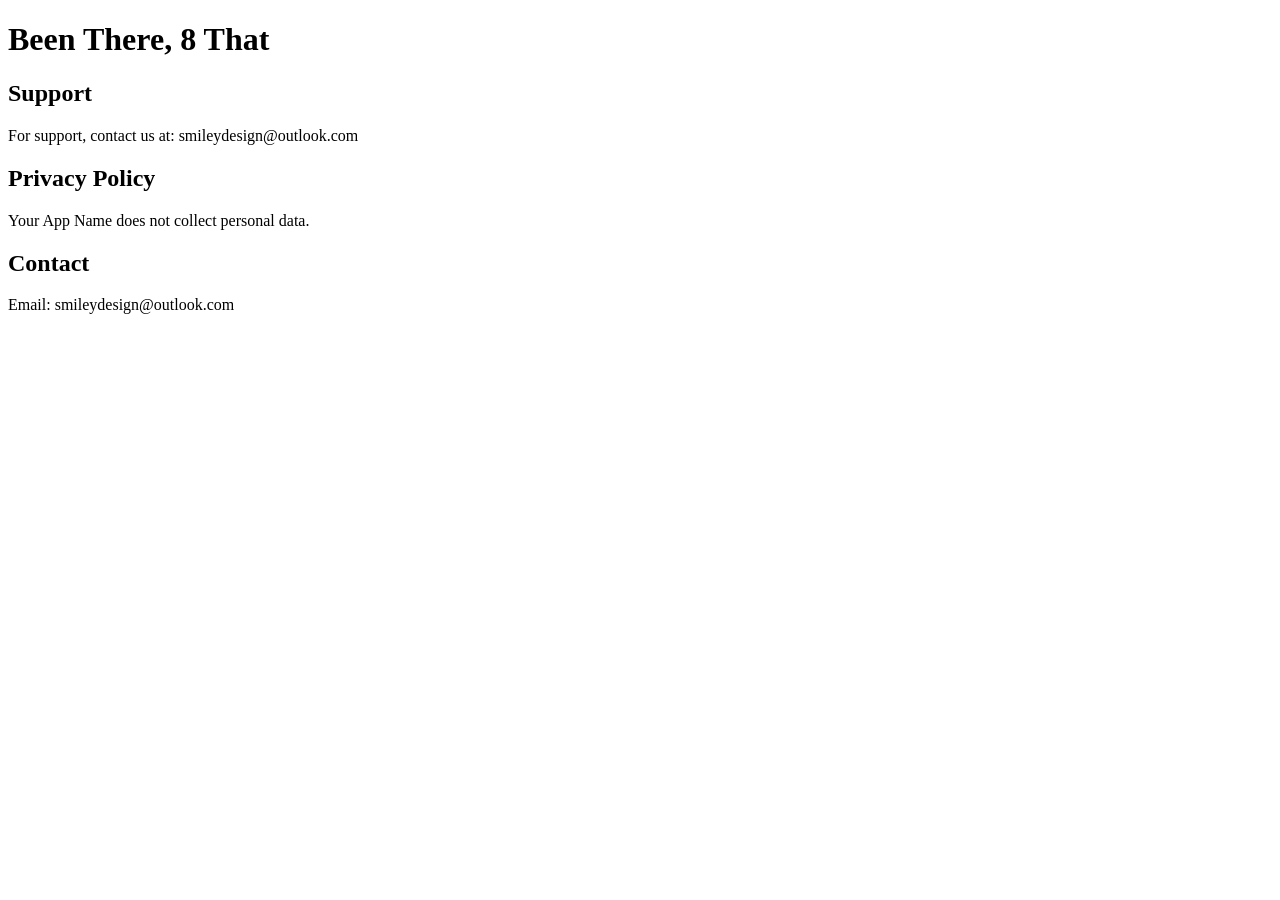
==== index.html @ 4b624c8c "Add initial index.html for support and contact info" ====
<!DOCTYPE html>
<html>
<head>
  <meta charset="UTF-8">
  <title>Been There, 8 That Support</title>
</head>
<body>
  <h1>Been There, 8 That</h1>

  <h2>Support</h2>
  <p>For support, contact us at: smileydesign@outlook.com</p>

  <h2>Privacy Policy</h2>
  <p>Your App Name does not collect personal data.</p>

  <h2>Contact</h2>
  <p>Email: smileydesign@outlook.com</p>
</body>
</html>
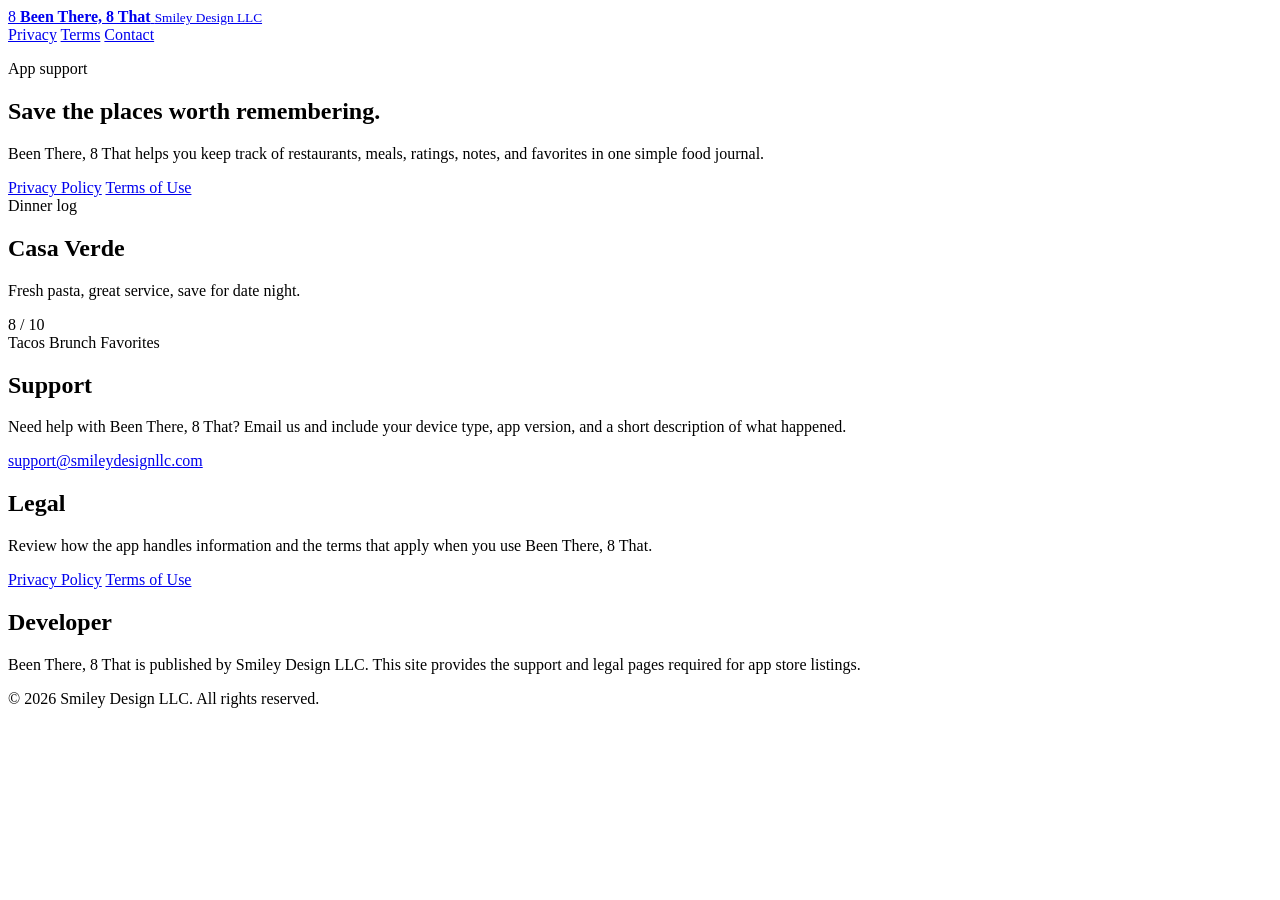
==== commit 2c45343d: "Refactor index.html for improved structure and SEO Updated the HTML structure and added meta tags fo" ====
--- a/index.html
+++ b/index.html
@@ -1,19 +1,99 @@
-<!DOCTYPE html>
-<html>
-<head>
-  <meta charset="UTF-8">
-  <title>Been There, 8 That Support</title>
-</head>
-<body>
-  <h1>Been There, 8 That</h1>
+<!doctype html>
+<html lang="en">
+  <head>
+    <meta charset="utf-8">
+    <meta name="viewport" content="width=device-width, initial-scale=1">
+    <title>Been There, 8 That | Support</title>
+    <meta
+      name="description"
+      content="Support, privacy policy, and terms of use for the Been There, 8 That app."
+    >
+    <link rel="stylesheet" href="styles.css">
+  </head>
+  <body>
+    <header class="site-header">
+      <a class="brand" href="index.html" aria-label="Been There, 8 That home">
+        <span class="brand-mark">8</span>
+        <span>
+          <strong>Been There, 8 That</strong>
+          <small>Smiley Design LLC</small>
+        </span>
+      </a>
+      <nav aria-label="Main navigation">
+        <a href="privacy.html">Privacy</a>
+        <a href="terms.html">Terms</a>
+        <a href="mailto:support@smileydesignllc.com">Contact</a>
+      </nav>
+    </header>
 
-  <h2>Support</h2>
-  <p>For support, contact us at: smileydesign@outlook.com</p>
+    <main>
+      <section class="hero">
+        <div class="hero-copy">
+          <p class="eyebrow">App support</p>
+          <h1>Save the places worth remembering.</h1>
+          <p>
+            Been There, 8 That helps you keep track of restaurants, meals, ratings,
+            notes, and favorites in one simple food journal.
+          </p>
+          <div class="button-row" aria-label="Legal documents">
+            <a class="button primary" href="privacy.html">Privacy Policy</a>
+            <a class="button secondary" href="terms.html">Terms of Use</a>
+          </div>
+        </div>
+        <div class="app-card" aria-label="App preview">
+          <div class="phone-frame">
+            <div class="phone-top"></div>
+            <div class="screen">
+              <span class="pill">Dinner log</span>
+              <h2>Casa Verde</h2>
+              <p>Fresh pasta, great service, save for date night.</p>
+              <div class="rating" aria-label="Rating 8 out of 10">8 / 10</div>
+              <div class="mini-list">
+                <span>Tacos</span>
+                <span>Brunch</span>
+                <span>Favorites</span>
+              </div>
+            </div>
+          </div>
+        </div>
+      </section>
 
-  <h2>Privacy Policy</h2>
-  <p>Your App Name does not collect personal data.</p>
+      <section class="content-grid" aria-label="Support information">
+        <article>
+          <h2>Support</h2>
+          <p>
+            Need help with Been There, 8 That? Email us and include your device type,
+            app version, and a short description of what happened.
+          </p>
+          <a class="text-link" href="mailto:support@smileydesignllc.com">
+            support@smileydesignllc.com
+          </a>
+        </article>
 
-  <h2>Contact</h2>
-  <p>Email: smileydesign@outlook.com</p>
-</body>
+        <article>
+          <h2>Legal</h2>
+          <p>
+            Review how the app handles information and the terms that apply when you
+            use Been There, 8 That.
+          </p>
+          <div class="compact-buttons">
+            <a class="button secondary" href="privacy.html">Privacy Policy</a>
+            <a class="button secondary" href="terms.html">Terms of Use</a>
+          </div>
+        </article>
+
+        <article>
+          <h2>Developer</h2>
+          <p>
+            Been There, 8 That is published by Smiley Design LLC. This site provides
+            the support and legal pages required for app store listings.
+          </p>
+        </article>
+      </section>
+    </main>
+
+    <footer>
+      <p>&copy; 2026 Smiley Design LLC. All rights reserved.</p>
+    </footer>
+  </body>
 </html>
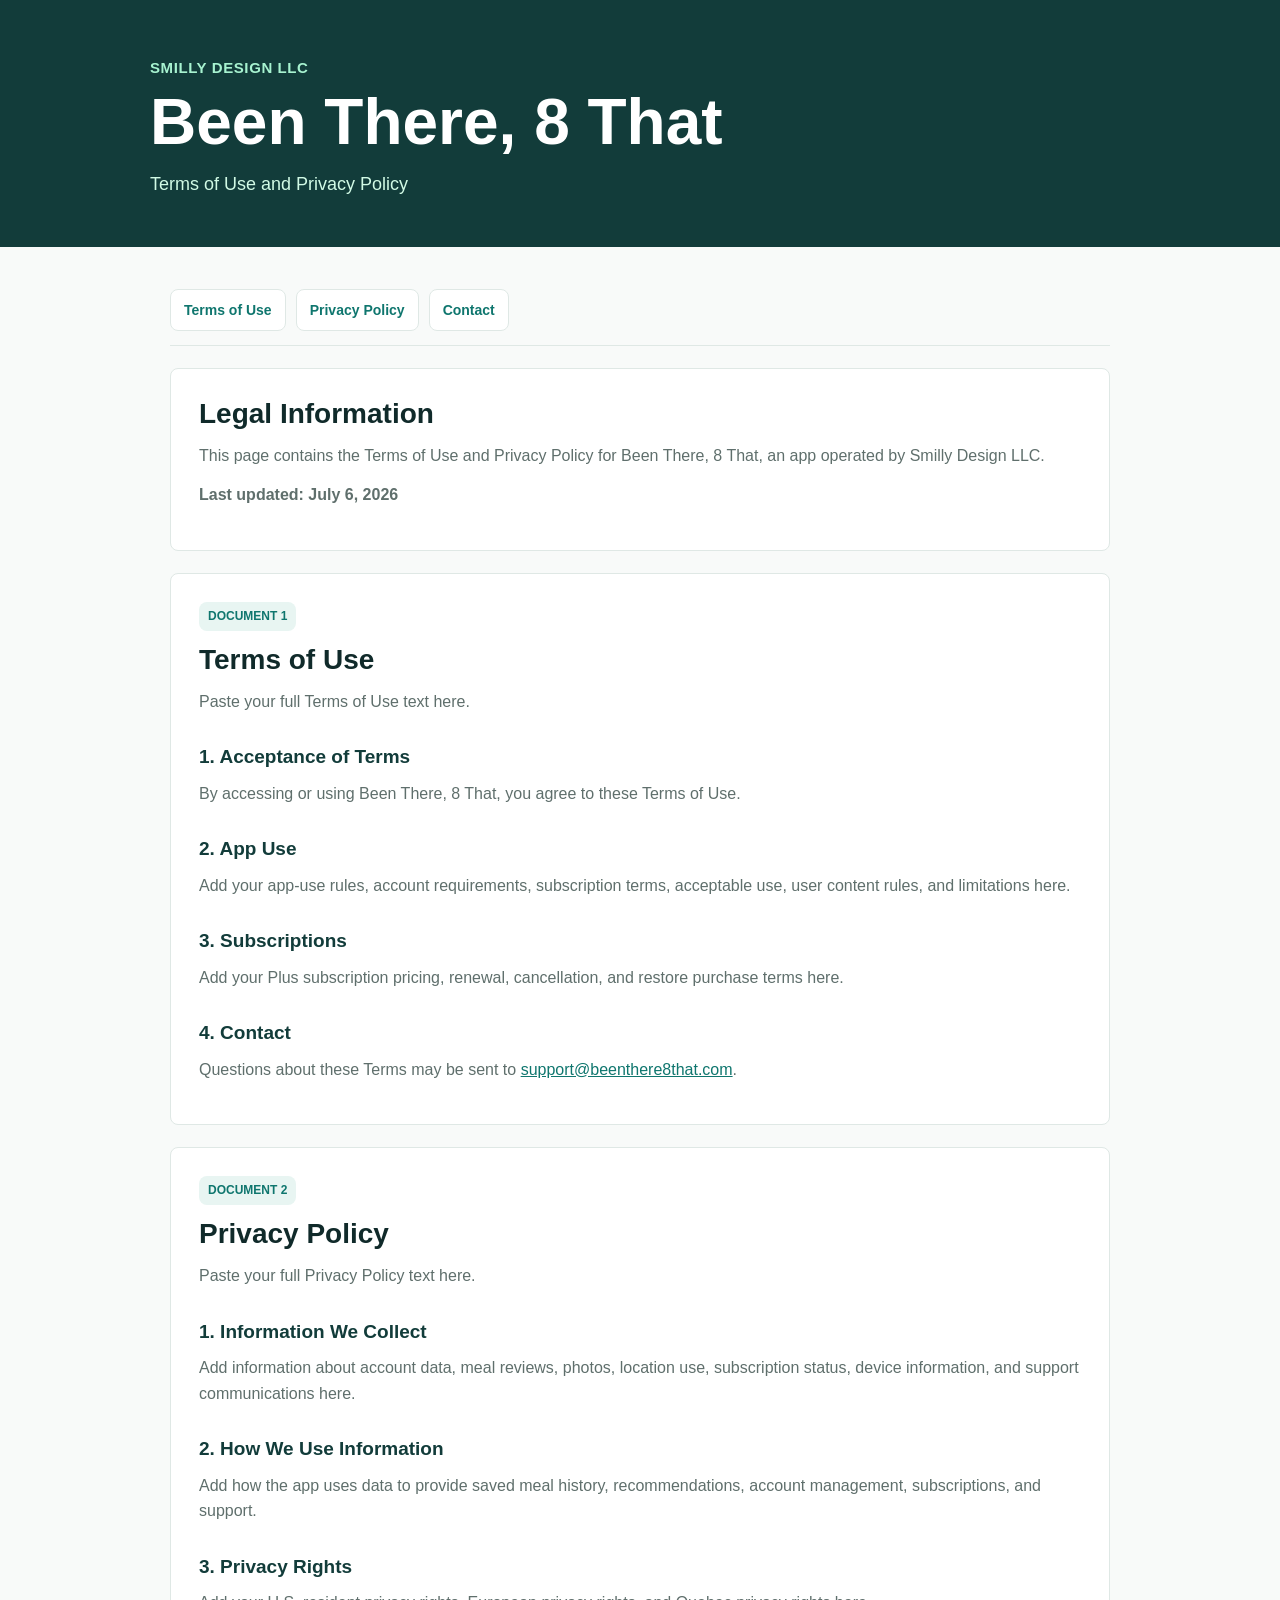
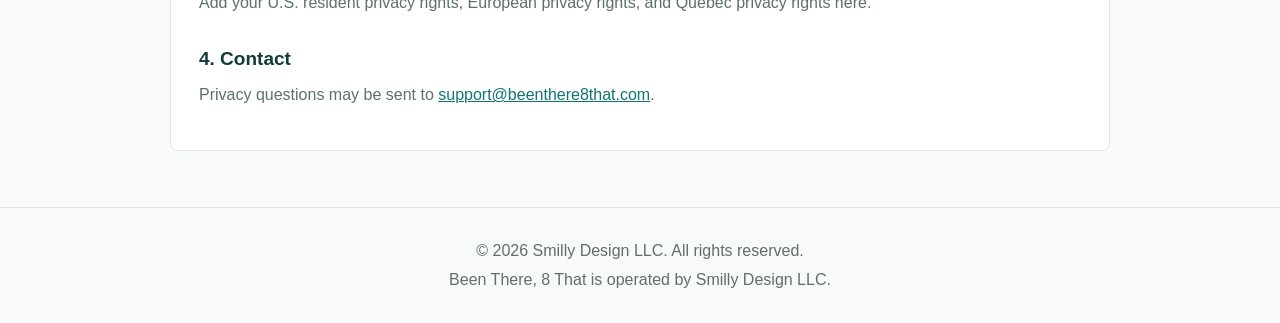
==== commit 47b3b253: "Revise index.html for branding and legal updates Updated the index.html file to reflect the new bran" ====
--- a/index.html
+++ b/index.html
@@ -1,99 +1,106 @@
-<!doctype html>
+<!-- index.html -->
+<!DOCTYPE html>
 <html lang="en">
-  <head>
-    <meta charset="utf-8">
-    <meta name="viewport" content="width=device-width, initial-scale=1">
-    <title>Been There, 8 That | Support</title>
-    <meta
-      name="description"
-      content="Support, privacy policy, and terms of use for the Been There, 8 That app."
-    >
-    <link rel="stylesheet" href="styles.css">
-  </head>
-  <body>
-    <header class="site-header">
-      <a class="brand" href="index.html" aria-label="Been There, 8 That home">
-        <span class="brand-mark">8</span>
-        <span>
-          <strong>Been There, 8 That</strong>
-          <small>Smiley Design LLC</small>
-        </span>
-      </a>
-      <nav aria-label="Main navigation">
-        <a href="privacy.html">Privacy</a>
-        <a href="terms.html">Terms</a>
-        <a href="mailto:support@smileydesignllc.com">Contact</a>
-      </nav>
-    </header>
+<head>
+  <meta charset="UTF-8" />
+  <meta name="viewport" content="width=device-width, initial-scale=1.0" />
+  <title>Smilly Design LLC | Been There, 8 That Legal</title>
+  <link rel="stylesheet" href="styles.css" />
+</head>
+<body>
+  <header class="site-header">
+    <div class="header-inner">
+      <p class="company-name">Smilly Design LLC</p>
+      <h1>Been There, 8 That</h1>
+      <p class="subtitle">Terms of Use and Privacy Policy</p>
+    </div>
+  </header>
 
-    <main>
-      <section class="hero">
-        <div class="hero-copy">
-          <p class="eyebrow">App support</p>
-          <h1>Save the places worth remembering.</h1>
-          <p>
-            Been There, 8 That helps you keep track of restaurants, meals, ratings,
-            notes, and favorites in one simple food journal.
-          </p>
-          <div class="button-row" aria-label="Legal documents">
-            <a class="button primary" href="privacy.html">Privacy Policy</a>
-            <a class="button secondary" href="terms.html">Terms of Use</a>
-          </div>
-        </div>
-        <div class="app-card" aria-label="App preview">
-          <div class="phone-frame">
-            <div class="phone-top"></div>
-            <div class="screen">
-              <span class="pill">Dinner log</span>
-              <h2>Casa Verde</h2>
-              <p>Fresh pasta, great service, save for date night.</p>
-              <div class="rating" aria-label="Rating 8 out of 10">8 / 10</div>
-              <div class="mini-list">
-                <span>Tacos</span>
-                <span>Brunch</span>
-                <span>Favorites</span>
-              </div>
-            </div>
-          </div>
-        </div>
-      </section>
+  <main class="page">
+    <nav class="legal-nav" aria-label="Legal documents">
+      <a href="#terms">Terms of Use</a>
+      <a href="#privacy">Privacy Policy</a>
+      <a href="mailto:support@beenthere8that.com">Contact</a>
+    </nav>
 
-      <section class="content-grid" aria-label="Support information">
-        <article>
-          <h2>Support</h2>
-          <p>
-            Need help with Been There, 8 That? Email us and include your device type,
-            app version, and a short description of what happened.
-          </p>
-          <a class="text-link" href="mailto:support@smileydesignllc.com">
-            support@smileydesignllc.com
-          </a>
-        </article>
+    <section class="intro">
+      <h2>Legal Information</h2>
+      <p>
+        This page contains the Terms of Use and Privacy Policy for Been There, 8 That,
+        an app operated by Smilly Design LLC.
+      </p>
+      <p class="updated">Last updated: July 6, 2026</p>
+    </section>
 
-        <article>
-          <h2>Legal</h2>
-          <p>
-            Review how the app handles information and the terms that apply when you
-            use Been There, 8 That.
-          </p>
-          <div class="compact-buttons">
-            <a class="button secondary" href="privacy.html">Privacy Policy</a>
-            <a class="button secondary" href="terms.html">Terms of Use</a>
-          </div>
-        </article>
+    <section id="terms" class="legal-section">
+      <div class="section-label">Document 1</div>
+      <h2>Terms of Use</h2>
 
-        <article>
-          <h2>Developer</h2>
-          <p>
-            Been There, 8 That is published by Smiley Design LLC. This site provides
-            the support and legal pages required for app store listings.
-          </p>
-        </article>
-      </section>
-    </main>
+      <p>
+        Paste your full Terms of Use text here.
+      </p>
 
-    <footer>
-      <p>&copy; 2026 Smiley Design LLC. All rights reserved.</p>
-    </footer>
-  </body>
+      <h3>1. Acceptance of Terms</h3>
+      <p>
+        By accessing or using Been There, 8 That, you agree to these Terms of Use.
+      </p>
+
+      <h3>2. App Use</h3>
+      <p>
+        Add your app-use rules, account requirements, subscription terms, acceptable use,
+        user content rules, and limitations here.
+      </p>
+
+      <h3>3. Subscriptions</h3>
+      <p>
+        Add your Plus subscription pricing, renewal, cancellation, and restore purchase
+        terms here.
+      </p>
+
+      <h3>4. Contact</h3>
+      <p>
+        Questions about these Terms may be sent to
+        <a href="mailto:support@beenthere8that.com">support@beenthere8that.com</a>.
+      </p>
+    </section>
+
+    <section id="privacy" class="legal-section">
+      <div class="section-label">Document 2</div>
+      <h2>Privacy Policy</h2>
+
+      <p>
+        Paste your full Privacy Policy text here.
+      </p>
+
+      <h3>1. Information We Collect</h3>
+      <p>
+        Add information about account data, meal reviews, photos, location use,
+        subscription status, device information, and support communications here.
+      </p>
+
+      <h3>2. How We Use Information</h3>
+      <p>
+        Add how the app uses data to provide saved meal history, recommendations,
+        account management, subscriptions, and support.
+      </p>
+
+      <h3>3. Privacy Rights</h3>
+      <p>
+        Add your U.S. resident privacy rights, European privacy rights, and Quebec
+        privacy rights here.
+      </p>
+
+      <h3>4. Contact</h3>
+      <p>
+        Privacy questions may be sent to
+        <a href="mailto:support@beenthere8that.com">support@beenthere8that.com</a>.
+      </p>
+    </section>
+  </main>
+
+  <footer class="site-footer">
+    <p>&copy; 2026 Smilly Design LLC. All rights reserved.</p>
+    <p>Been There, 8 That is operated by Smilly Design LLC.</p>
+  </footer>
+</body>
 </html>
--- a/styles.css
+++ b/styles.css
@@ -0,0 +1,176 @@
+/* styles.css */
+:root {
+  --bg: #f8faf9;
+  --surface: #ffffff;
+  --ink: #102a2a;
+  --muted: #5f6f6c;
+  --primary: #0f766e;
+  --primary-dark: #123c3a;
+  --border: #dfe8e5;
+  --soft: #e8f5f2;
+}
+
+* {
+  box-sizing: border-box;
+}
+
+html {
+  scroll-behavior: smooth;
+}
+
+body {
+  margin: 0;
+  background: var(--bg);
+  color: var(--ink);
+  font-family: -apple-system, BlinkMacSystemFont, "Segoe UI", Roboto, Arial, sans-serif;
+  line-height: 1.6;
+}
+
+.site-header {
+  background: var(--primary-dark);
+  color: #ffffff;
+  padding: 56px 20px 48px;
+}
+
+.header-inner {
+  max-width: 980px;
+  margin: 0 auto;
+}
+
+.company-name {
+  margin: 0 0 10px;
+  color: #a7f3d0;
+  font-size: 15px;
+  font-weight: 800;
+  letter-spacing: 0.04em;
+  text-transform: uppercase;
+}
+
+h1 {
+  margin: 0;
+  font-size: clamp(36px, 6vw, 64px);
+  line-height: 1;
+}
+
+.subtitle {
+  margin: 16px 0 0;
+  color: #d1fae5;
+  font-size: 18px;
+}
+
+.page {
+  max-width: 980px;
+  margin: 0 auto;
+  padding: 28px 20px 56px;
+}
+
+.legal-nav {
+  position: sticky;
+  top: 0;
+  z-index: 10;
+  display: flex;
+  gap: 10px;
+  flex-wrap: wrap;
+  background: rgba(248, 250, 249, 0.94);
+  border-bottom: 1px solid var(--border);
+  padding: 14px 0;
+  backdrop-filter: blur(10px);
+}
+
+.legal-nav a {
+  color: var(--primary);
+  background: var(--surface);
+  border: 1px solid var(--border);
+  border-radius: 8px;
+  padding: 9px 13px;
+  font-size: 14px;
+  font-weight: 800;
+  text-decoration: none;
+}
+
+.legal-nav a:hover {
+  background: var(--soft);
+}
+
+.intro,
+.legal-section {
+  background: var(--surface);
+  border: 1px solid var(--border);
+  border-radius: 8px;
+  margin-top: 22px;
+  padding: 28px;
+}
+
+.intro h2,
+.legal-section h2 {
+  margin: 0 0 12px;
+  font-size: 28px;
+  line-height: 1.2;
+}
+
+.legal-section h3 {
+  margin: 28px 0 8px;
+  color: var(--primary-dark);
+  font-size: 19px;
+}
+
+.legal-section p,
+.intro p {
+  margin: 0 0 14px;
+  color: var(--muted);
+}
+
+.section-label {
+  display: inline-block;
+  margin-bottom: 12px;
+  color: var(--primary);
+  background: var(--soft);
+  border-radius: 8px;
+  padding: 5px 9px;
+  font-size: 12px;
+  font-weight: 900;
+  text-transform: uppercase;
+}
+
+.updated {
+  font-weight: 800;
+}
+
+a {
+  color: var(--primary);
+}
+
+.site-footer {
+  border-top: 1px solid var(--border);
+  color: var(--muted);
+  padding: 26px 20px;
+  text-align: center;
+}
+
+.site-footer p {
+  margin: 4px 0;
+}
+
+@media (max-width: 640px) {
+  .site-header {
+    padding: 42px 18px 36px;
+  }
+
+  .page {
+    padding: 20px 14px 44px;
+  }
+
+  .intro,
+  .legal-section {
+    padding: 22px;
+  }
+
+  .legal-nav {
+    top: 0;
+  }
+
+  .legal-nav a {
+    flex: 1;
+    text-align: center;
+  }
+}
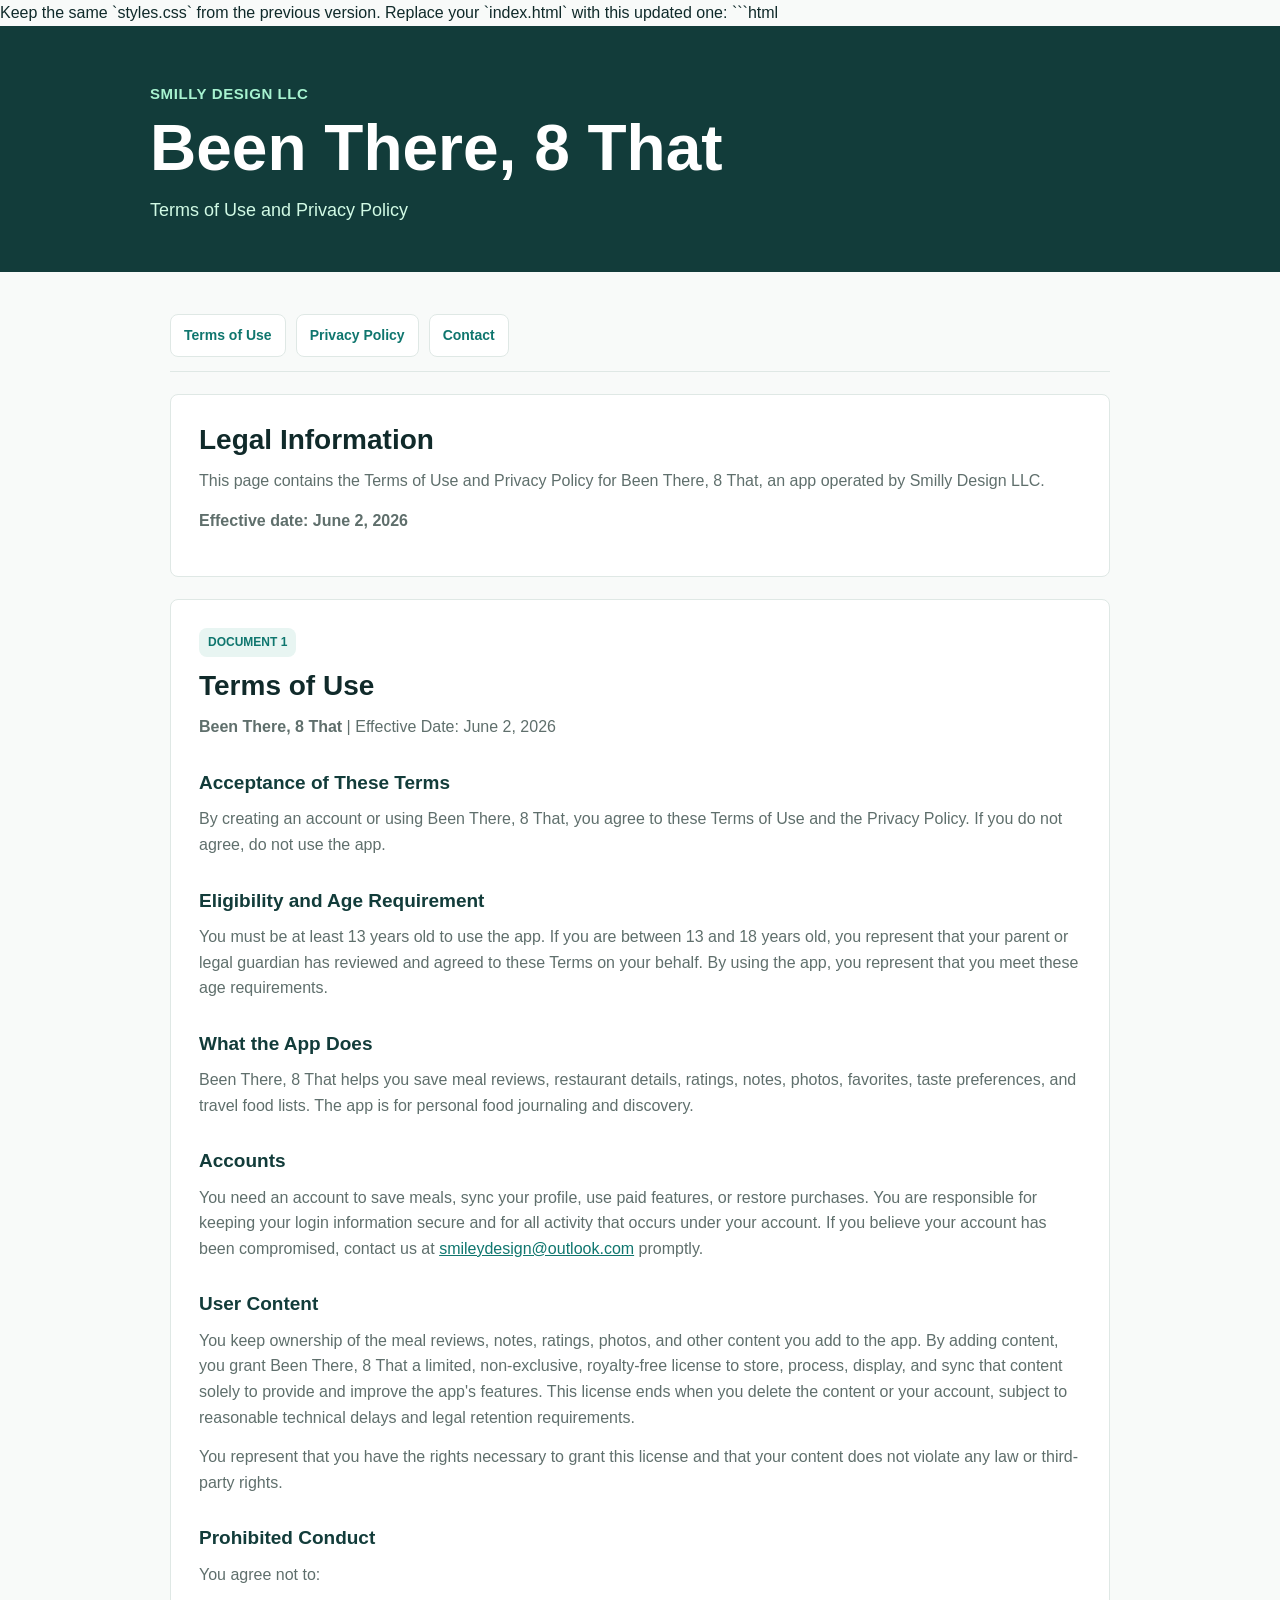
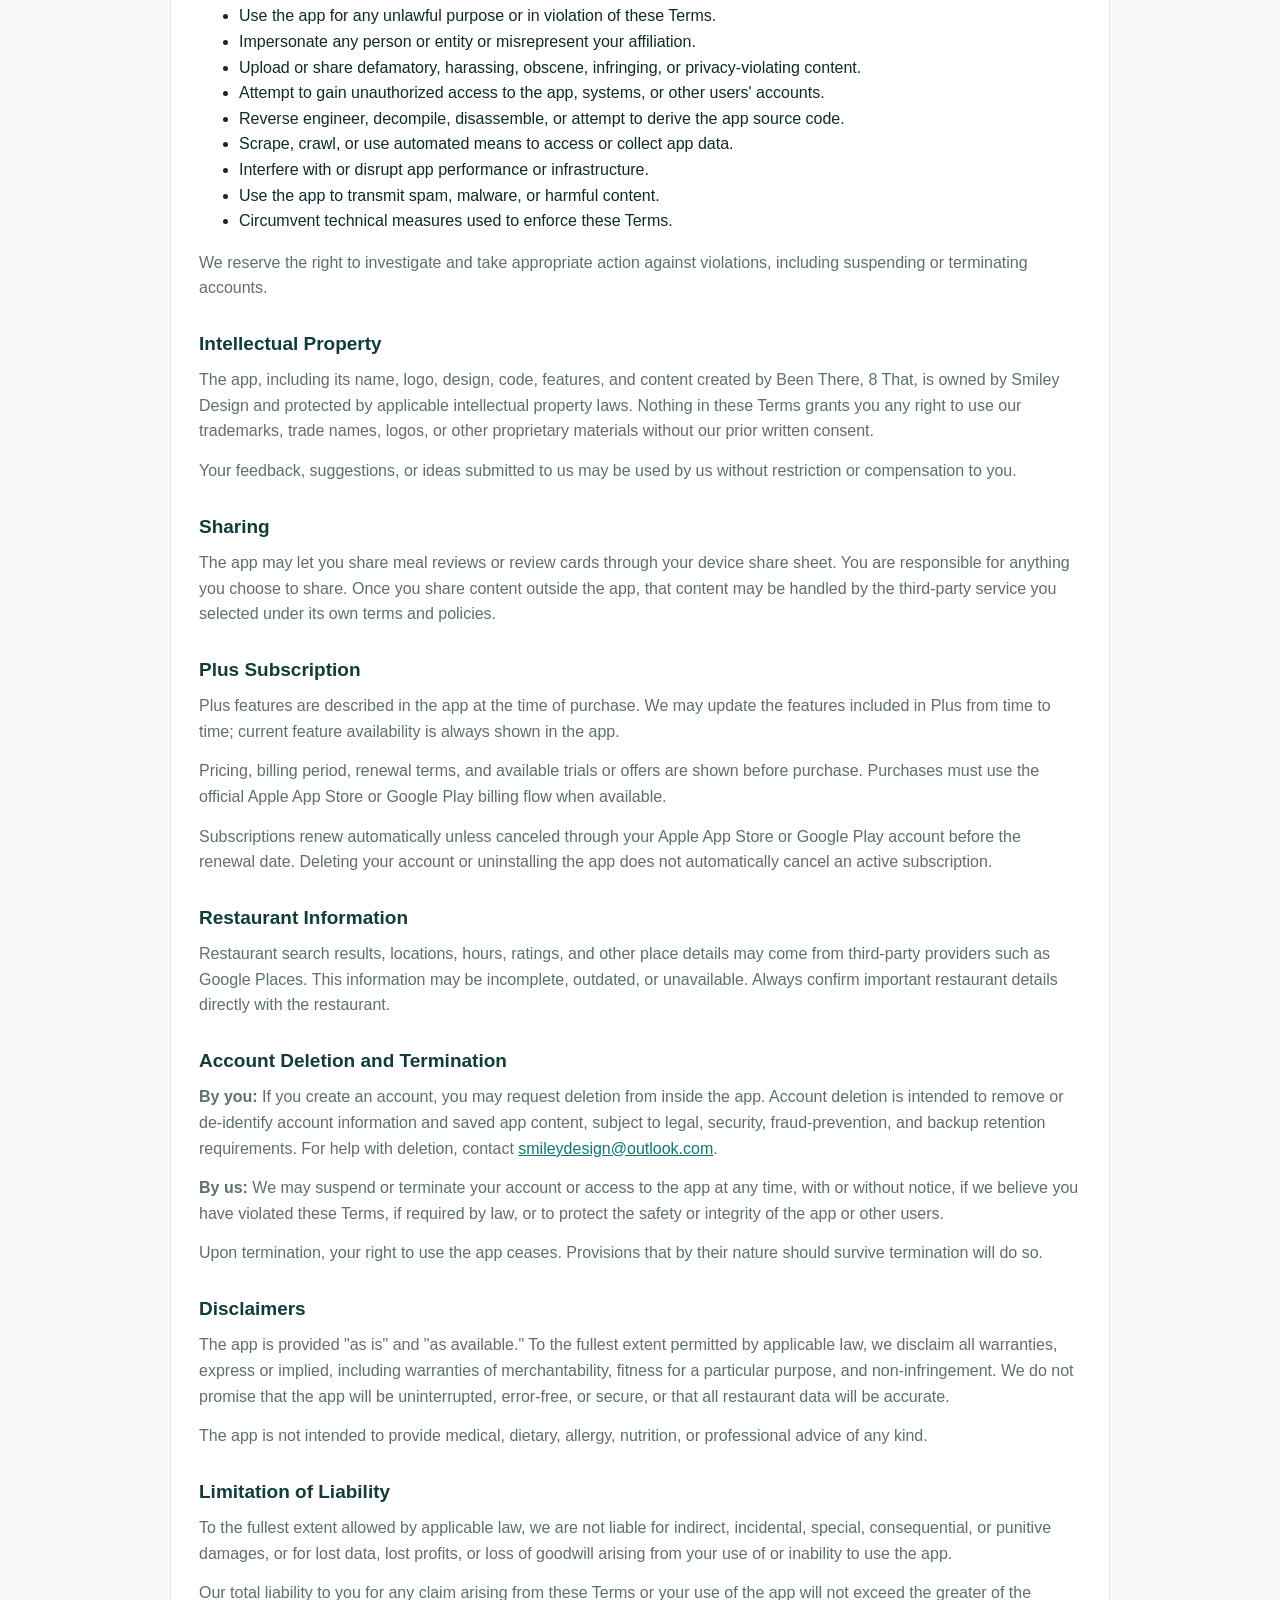
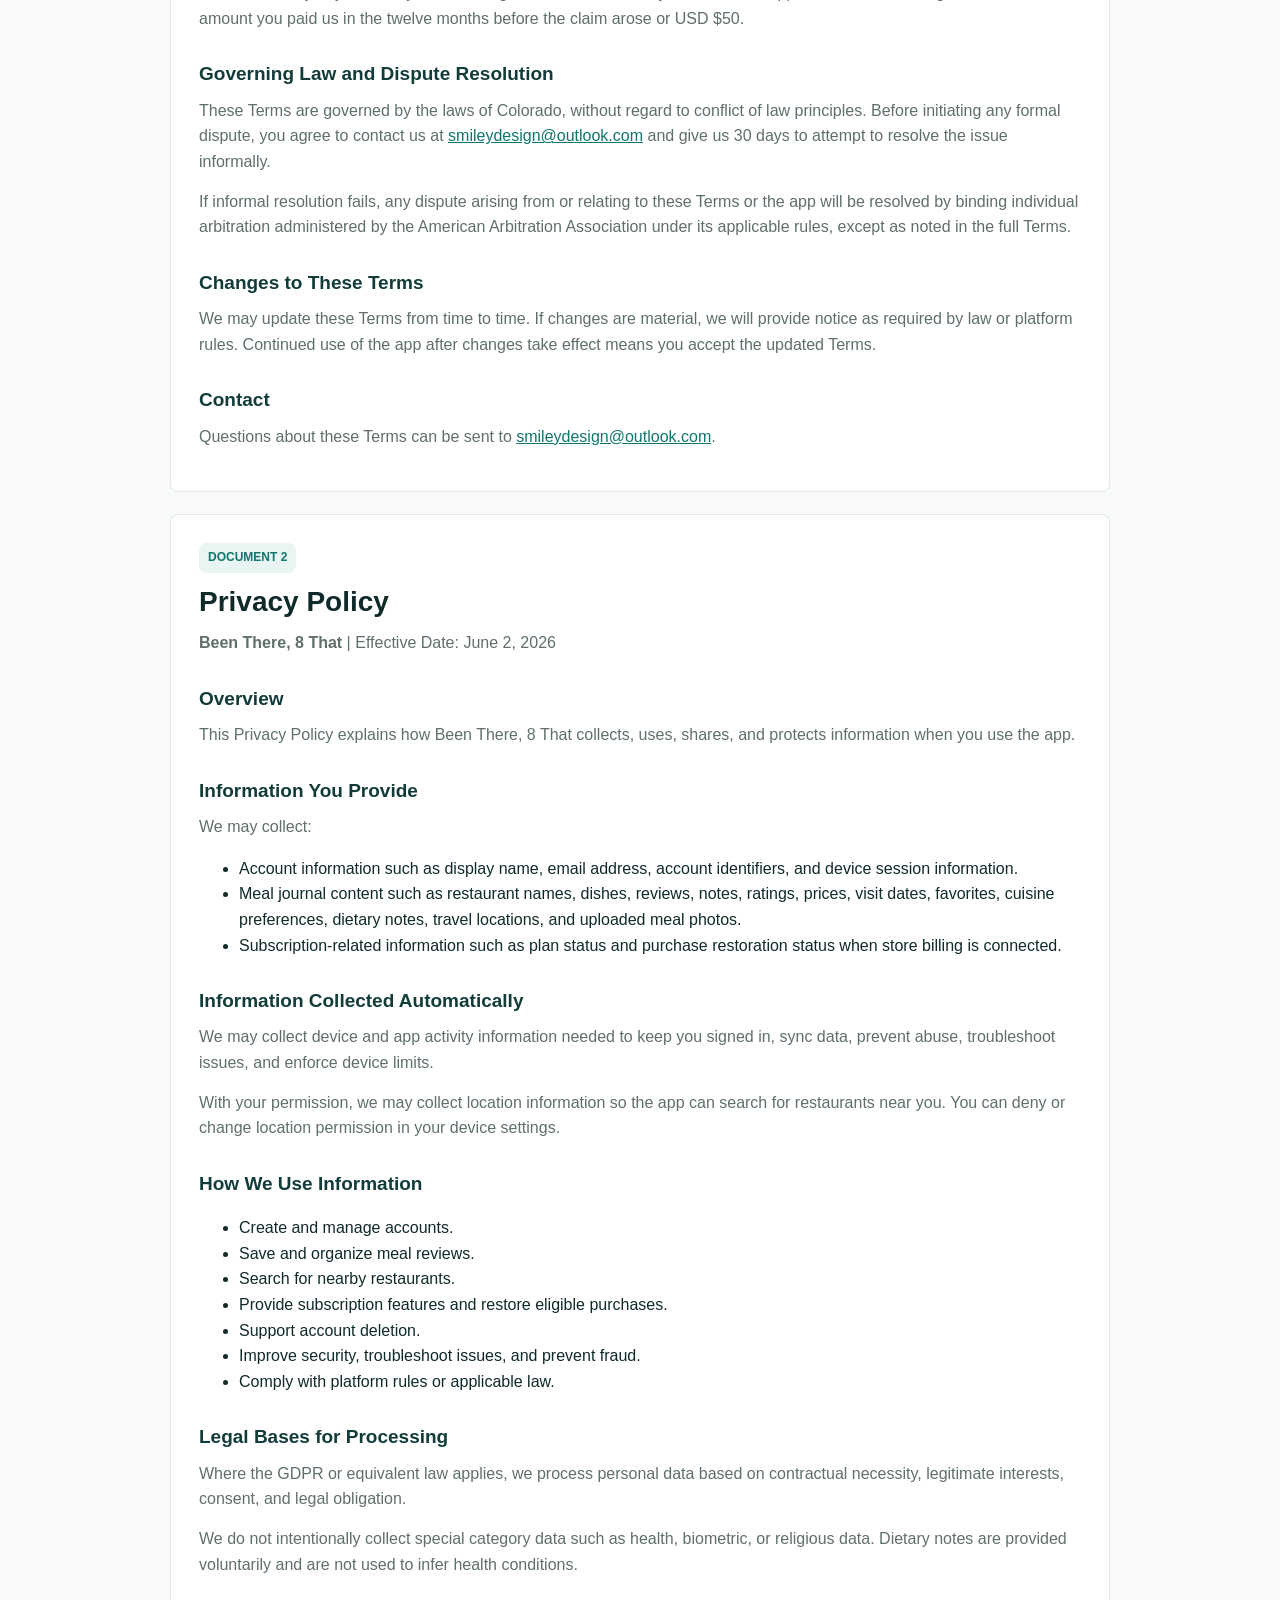
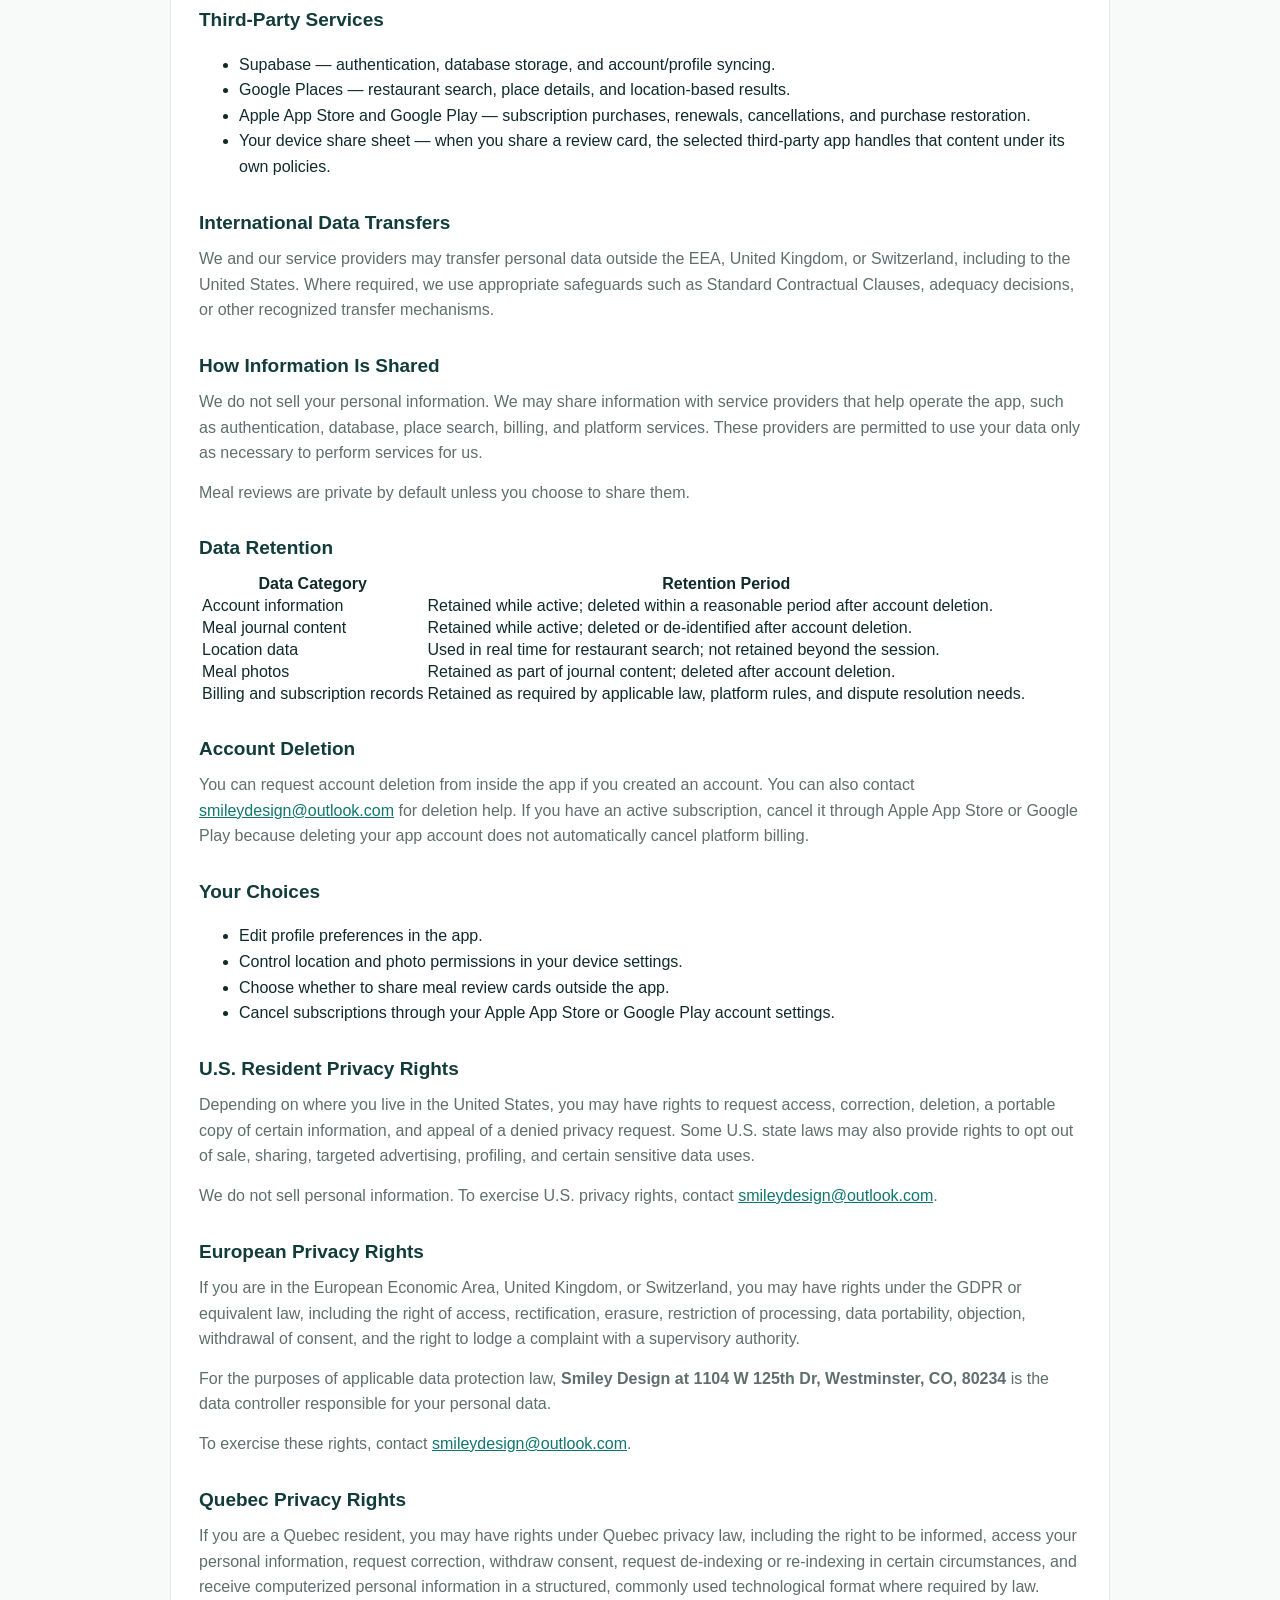
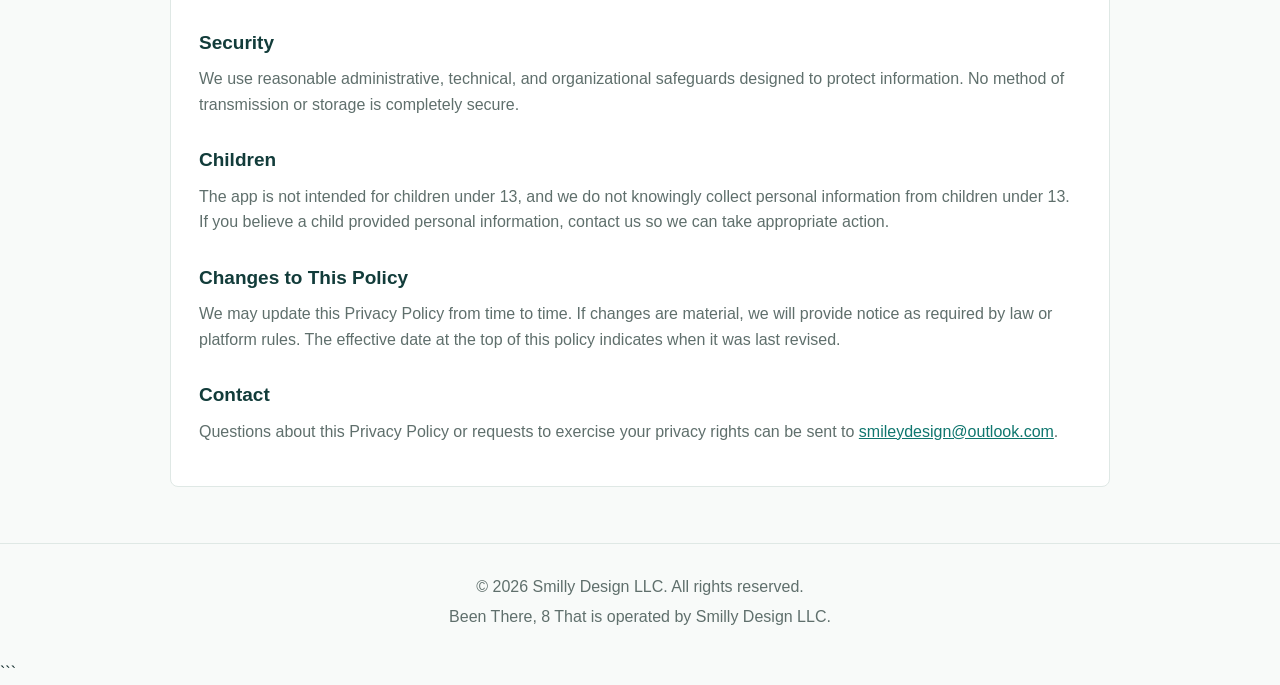
==== commit c6c0633b: "Revise index.html with updated legal terms and contact info Updated the index.html file to reflect n" ====
--- a/index.html
+++ b/index.html
@@ -1,4 +1,6 @@
-<!-- index.html -->
+Keep the same `styles.css` from the previous version. Replace your `index.html` with this updated one:
+
+```html
 <!DOCTYPE html>
 <html lang="en">
 <head>
@@ -20,7 +22,7 @@
     <nav class="legal-nav" aria-label="Legal documents">
       <a href="#terms">Terms of Use</a>
       <a href="#privacy">Privacy Policy</a>
-      <a href="mailto:support@beenthere8that.com">Contact</a>
+      <a href="mailto:smileydesign@outlook.com">Contact</a>
     </nav>
 
     <section class="intro">
@@ -29,71 +31,375 @@
         This page contains the Terms of Use and Privacy Policy for Been There, 8 That,
         an app operated by Smilly Design LLC.
       </p>
-      <p class="updated">Last updated: July 6, 2026</p>
+      <p class="updated">Effective date: June 2, 2026</p>
     </section>
 
     <section id="terms" class="legal-section">
       <div class="section-label">Document 1</div>
       <h2>Terms of Use</h2>
-
-      <p>
-        Paste your full Terms of Use text here.
-      </p>
-
-      <h3>1. Acceptance of Terms</h3>
-      <p>
-        By accessing or using Been There, 8 That, you agree to these Terms of Use.
-      </p>
-
-      <h3>2. App Use</h3>
-      <p>
-        Add your app-use rules, account requirements, subscription terms, acceptable use,
-        user content rules, and limitations here.
-      </p>
-
-      <h3>3. Subscriptions</h3>
-      <p>
-        Add your Plus subscription pricing, renewal, cancellation, and restore purchase
-        terms here.
-      </p>
-
-      <h3>4. Contact</h3>
-      <p>
-        Questions about these Terms may be sent to
-        <a href="mailto:support@beenthere8that.com">support@beenthere8that.com</a>.
+      <p><strong>Been There, 8 That</strong> | Effective Date: June 2, 2026</p>
+
+      <h3>Acceptance of These Terms</h3>
+      <p>
+        By creating an account or using Been There, 8 That, you agree to these Terms of Use
+        and the Privacy Policy. If you do not agree, do not use the app.
+      </p>
+
+      <h3>Eligibility and Age Requirement</h3>
+      <p>
+        You must be at least 13 years old to use the app. If you are between 13 and 18 years old,
+        you represent that your parent or legal guardian has reviewed and agreed to these Terms
+        on your behalf. By using the app, you represent that you meet these age requirements.
+      </p>
+
+      <h3>What the App Does</h3>
+      <p>
+        Been There, 8 That helps you save meal reviews, restaurant details, ratings, notes,
+        photos, favorites, taste preferences, and travel food lists. The app is for personal
+        food journaling and discovery.
+      </p>
+
+      <h3>Accounts</h3>
+      <p>
+        You need an account to save meals, sync your profile, use paid features, or restore
+        purchases. You are responsible for keeping your login information secure and for all
+        activity that occurs under your account. If you believe your account has been compromised,
+        contact us at <a href="mailto:smileydesign@outlook.com">smileydesign@outlook.com</a> promptly.
+      </p>
+
+      <h3>User Content</h3>
+      <p>
+        You keep ownership of the meal reviews, notes, ratings, photos, and other content you add
+        to the app. By adding content, you grant Been There, 8 That a limited, non-exclusive,
+        royalty-free license to store, process, display, and sync that content solely to provide
+        and improve the app's features. This license ends when you delete the content or your
+        account, subject to reasonable technical delays and legal retention requirements.
+      </p>
+      <p>
+        You represent that you have the rights necessary to grant this license and that your
+        content does not violate any law or third-party rights.
+      </p>
+
+      <h3>Prohibited Conduct</h3>
+      <p>You agree not to:</p>
+      <ul>
+        <li>Use the app for any unlawful purpose or in violation of these Terms.</li>
+        <li>Impersonate any person or entity or misrepresent your affiliation.</li>
+        <li>Upload or share defamatory, harassing, obscene, infringing, or privacy-violating content.</li>
+        <li>Attempt to gain unauthorized access to the app, systems, or other users' accounts.</li>
+        <li>Reverse engineer, decompile, disassemble, or attempt to derive the app source code.</li>
+        <li>Scrape, crawl, or use automated means to access or collect app data.</li>
+        <li>Interfere with or disrupt app performance or infrastructure.</li>
+        <li>Use the app to transmit spam, malware, or harmful content.</li>
+        <li>Circumvent technical measures used to enforce these Terms.</li>
+      </ul>
+      <p>
+        We reserve the right to investigate and take appropriate action against violations,
+        including suspending or terminating accounts.
+      </p>
+
+      <h3>Intellectual Property</h3>
+      <p>
+        The app, including its name, logo, design, code, features, and content created by
+        Been There, 8 That, is owned by Smiley Design and protected by applicable intellectual
+        property laws. Nothing in these Terms grants you any right to use our trademarks,
+        trade names, logos, or other proprietary materials without our prior written consent.
+      </p>
+      <p>
+        Your feedback, suggestions, or ideas submitted to us may be used by us without
+        restriction or compensation to you.
+      </p>
+
+      <h3>Sharing</h3>
+      <p>
+        The app may let you share meal reviews or review cards through your device share sheet.
+        You are responsible for anything you choose to share. Once you share content outside
+        the app, that content may be handled by the third-party service you selected under its
+        own terms and policies.
+      </p>
+
+      <h3>Plus Subscription</h3>
+      <p>
+        Plus features are described in the app at the time of purchase. We may update the
+        features included in Plus from time to time; current feature availability is always
+        shown in the app.
+      </p>
+      <p>
+        Pricing, billing period, renewal terms, and available trials or offers are shown before
+        purchase. Purchases must use the official Apple App Store or Google Play billing flow
+        when available.
+      </p>
+      <p>
+        Subscriptions renew automatically unless canceled through your Apple App Store or
+        Google Play account before the renewal date. Deleting your account or uninstalling
+        the app does not automatically cancel an active subscription.
+      </p>
+
+      <h3>Restaurant Information</h3>
+      <p>
+        Restaurant search results, locations, hours, ratings, and other place details may come
+        from third-party providers such as Google Places. This information may be incomplete,
+        outdated, or unavailable. Always confirm important restaurant details directly with
+        the restaurant.
+      </p>
+
+      <h3>Account Deletion and Termination</h3>
+      <p>
+        <strong>By you:</strong> If you create an account, you may request deletion from inside
+        the app. Account deletion is intended to remove or de-identify account information and
+        saved app content, subject to legal, security, fraud-prevention, and backup retention
+        requirements. For help with deletion, contact
+        <a href="mailto:smileydesign@outlook.com">smileydesign@outlook.com</a>.
+      </p>
+      <p>
+        <strong>By us:</strong> We may suspend or terminate your account or access to the app
+        at any time, with or without notice, if we believe you have violated these Terms, if
+        required by law, or to protect the safety or integrity of the app or other users.
+      </p>
+      <p>
+        Upon termination, your right to use the app ceases. Provisions that by their nature
+        should survive termination will do so.
+      </p>
+
+      <h3>Disclaimers</h3>
+      <p>
+        The app is provided "as is" and "as available." To the fullest extent permitted by
+        applicable law, we disclaim all warranties, express or implied, including warranties
+        of merchantability, fitness for a particular purpose, and non-infringement. We do not
+        promise that the app will be uninterrupted, error-free, or secure, or that all restaurant
+        data will be accurate.
+      </p>
+      <p>
+        The app is not intended to provide medical, dietary, allergy, nutrition, or professional
+        advice of any kind.
+      </p>
+
+      <h3>Limitation of Liability</h3>
+      <p>
+        To the fullest extent allowed by applicable law, we are not liable for indirect,
+        incidental, special, consequential, or punitive damages, or for lost data, lost profits,
+        or loss of goodwill arising from your use of or inability to use the app.
+      </p>
+      <p>
+        Our total liability to you for any claim arising from these Terms or your use of the app
+        will not exceed the greater of the amount you paid us in the twelve months before the
+        claim arose or USD $50.
+      </p>
+
+      <h3>Governing Law and Dispute Resolution</h3>
+      <p>
+        These Terms are governed by the laws of Colorado, without regard to conflict of law
+        principles. Before initiating any formal dispute, you agree to contact us at
+        <a href="mailto:smileydesign@outlook.com">smileydesign@outlook.com</a> and give us
+        30 days to attempt to resolve the issue informally.
+      </p>
+      <p>
+        If informal resolution fails, any dispute arising from or relating to these Terms or
+        the app will be resolved by binding individual arbitration administered by the American
+        Arbitration Association under its applicable rules, except as noted in the full Terms.
+      </p>
+
+      <h3>Changes to These Terms</h3>
+      <p>
+        We may update these Terms from time to time. If changes are material, we will provide
+        notice as required by law or platform rules. Continued use of the app after changes
+        take effect means you accept the updated Terms.
+      </p>
+
+      <h3>Contact</h3>
+      <p>
+        Questions about these Terms can be sent to
+        <a href="mailto:smileydesign@outlook.com">smileydesign@outlook.com</a>.
       </p>
     </section>
 
     <section id="privacy" class="legal-section">
       <div class="section-label">Document 2</div>
       <h2>Privacy Policy</h2>
-
-      <p>
-        Paste your full Privacy Policy text here.
-      </p>
-
-      <h3>1. Information We Collect</h3>
-      <p>
-        Add information about account data, meal reviews, photos, location use,
-        subscription status, device information, and support communications here.
-      </p>
-
-      <h3>2. How We Use Information</h3>
-      <p>
-        Add how the app uses data to provide saved meal history, recommendations,
-        account management, subscriptions, and support.
-      </p>
-
-      <h3>3. Privacy Rights</h3>
-      <p>
-        Add your U.S. resident privacy rights, European privacy rights, and Quebec
-        privacy rights here.
-      </p>
-
-      <h3>4. Contact</h3>
-      <p>
-        Privacy questions may be sent to
-        <a href="mailto:support@beenthere8that.com">support@beenthere8that.com</a>.
+      <p><strong>Been There, 8 That</strong> | Effective Date: June 2, 2026</p>
+
+      <h3>Overview</h3>
+      <p>
+        This Privacy Policy explains how Been There, 8 That collects, uses, shares, and protects
+        information when you use the app.
+      </p>
+
+      <h3>Information You Provide</h3>
+      <p>We may collect:</p>
+      <ul>
+        <li>Account information such as display name, email address, account identifiers, and device session information.</li>
+        <li>Meal journal content such as restaurant names, dishes, reviews, notes, ratings, prices, visit dates, favorites, cuisine preferences, dietary notes, travel locations, and uploaded meal photos.</li>
+        <li>Subscription-related information such as plan status and purchase restoration status when store billing is connected.</li>
+      </ul>
+
+      <h3>Information Collected Automatically</h3>
+      <p>
+        We may collect device and app activity information needed to keep you signed in, sync data,
+        prevent abuse, troubleshoot issues, and enforce device limits.
+      </p>
+      <p>
+        With your permission, we may collect location information so the app can search for
+        restaurants near you. You can deny or change location permission in your device settings.
+      </p>
+
+      <h3>How We Use Information</h3>
+      <ul>
+        <li>Create and manage accounts.</li>
+        <li>Save and organize meal reviews.</li>
+        <li>Search for nearby restaurants.</li>
+        <li>Provide subscription features and restore eligible purchases.</li>
+        <li>Support account deletion.</li>
+        <li>Improve security, troubleshoot issues, and prevent fraud.</li>
+        <li>Comply with platform rules or applicable law.</li>
+      </ul>
+
+      <h3>Legal Bases for Processing</h3>
+      <p>
+        Where the GDPR or equivalent law applies, we process personal data based on contractual
+        necessity, legitimate interests, consent, and legal obligation.
+      </p>
+      <p>
+        We do not intentionally collect special category data such as health, biometric, or
+        religious data. Dietary notes are provided voluntarily and are not used to infer health
+        conditions.
+      </p>
+
+      <h3>Third-Party Services</h3>
+      <ul>
+        <li>Supabase — authentication, database storage, and account/profile syncing.</li>
+        <li>Google Places — restaurant search, place details, and location-based results.</li>
+        <li>Apple App Store and Google Play — subscription purchases, renewals, cancellations, and purchase restoration.</li>
+        <li>Your device share sheet — when you share a review card, the selected third-party app handles that content under its own policies.</li>
+      </ul>
+
+      <h3>International Data Transfers</h3>
+      <p>
+        We and our service providers may transfer personal data outside the EEA, United Kingdom,
+        or Switzerland, including to the United States. Where required, we use appropriate safeguards
+        such as Standard Contractual Clauses, adequacy decisions, or other recognized transfer
+        mechanisms.
+      </p>
+
+      <h3>How Information Is Shared</h3>
+      <p>
+        We do not sell your personal information. We may share information with service providers
+        that help operate the app, such as authentication, database, place search, billing, and
+        platform services. These providers are permitted to use your data only as necessary to
+        perform services for us.
+      </p>
+      <p>
+        Meal reviews are private by default unless you choose to share them.
+      </p>
+
+      <h3>Data Retention</h3>
+      <table>
+        <thead>
+          <tr>
+            <th>Data Category</th>
+            <th>Retention Period</th>
+          </tr>
+        </thead>
+        <tbody>
+          <tr>
+            <td>Account information</td>
+            <td>Retained while active; deleted within a reasonable period after account deletion.</td>
+          </tr>
+          <tr>
+            <td>Meal journal content</td>
+            <td>Retained while active; deleted or de-identified after account deletion.</td>
+          </tr>
+          <tr>
+            <td>Location data</td>
+            <td>Used in real time for restaurant search; not retained beyond the session.</td>
+          </tr>
+          <tr>
+            <td>Meal photos</td>
+            <td>Retained as part of journal content; deleted after account deletion.</td>
+          </tr>
+          <tr>
+            <td>Billing and subscription records</td>
+            <td>Retained as required by applicable law, platform rules, and dispute resolution needs.</td>
+          </tr>
+        </tbody>
+      </table>
+
+      <h3>Account Deletion</h3>
+      <p>
+        You can request account deletion from inside the app if you created an account. You can
+        also contact <a href="mailto:smileydesign@outlook.com">smileydesign@outlook.com</a> for
+        deletion help. If you have an active subscription, cancel it through Apple App Store or
+        Google Play because deleting your app account does not automatically cancel platform billing.
+      </p>
+
+      <h3>Your Choices</h3>
+      <ul>
+        <li>Edit profile preferences in the app.</li>
+        <li>Control location and photo permissions in your device settings.</li>
+        <li>Choose whether to share meal review cards outside the app.</li>
+        <li>Cancel subscriptions through your Apple App Store or Google Play account settings.</li>
+      </ul>
+
+      <h3>U.S. Resident Privacy Rights</h3>
+      <p>
+        Depending on where you live in the United States, you may have rights to request access,
+        correction, deletion, a portable copy of certain information, and appeal of a denied privacy
+        request. Some U.S. state laws may also provide rights to opt out of sale, sharing, targeted
+        advertising, profiling, and certain sensitive data uses.
+      </p>
+      <p>
+        We do not sell personal information. To exercise U.S. privacy rights, contact
+        <a href="mailto:smileydesign@outlook.com">smileydesign@outlook.com</a>.
+      </p>
+
+      <h3>European Privacy Rights</h3>
+      <p>
+        If you are in the European Economic Area, United Kingdom, or Switzerland, you may have
+        rights under the GDPR or equivalent law, including the right of access, rectification,
+        erasure, restriction of processing, data portability, objection, withdrawal of consent,
+        and the right to lodge a complaint with a supervisory authority.
+      </p>
+      <p>
+        For the purposes of applicable data protection law,
+        <strong>Smiley Design at 1104 W 125th Dr, Westminster, CO, 80234</strong>
+        is the data controller responsible for your personal data.
+      </p>
+      <p>
+        To exercise these rights, contact
+        <a href="mailto:smileydesign@outlook.com">smileydesign@outlook.com</a>.
+      </p>
+
+      <h3>Quebec Privacy Rights</h3>
+      <p>
+        If you are a Quebec resident, you may have rights under Quebec privacy law, including
+        the right to be informed, access your personal information, request correction, withdraw
+        consent, request de-indexing or re-indexing in certain circumstances, and receive computerized
+        personal information in a structured, commonly used technological format where required by law.
+      </p>
+
+      <h3>Security</h3>
+      <p>
+        We use reasonable administrative, technical, and organizational safeguards designed to
+        protect information. No method of transmission or storage is completely secure.
+      </p>
+
+      <h3>Children</h3>
+      <p>
+        The app is not intended for children under 13, and we do not knowingly collect personal
+        information from children under 13. If you believe a child provided personal information,
+        contact us so we can take appropriate action.
+      </p>
+
+      <h3>Changes to This Policy</h3>
+      <p>
+        We may update this Privacy Policy from time to time. If changes are material, we will
+        provide notice as required by law or platform rules. The effective date at the top of
+        this policy indicates when it was last revised.
+      </p>
+
+      <h3>Contact</h3>
+      <p>
+        Questions about this Privacy Policy or requests to exercise your privacy rights can be
+        sent to <a href="mailto:smileydesign@outlook.com">smileydesign@outlook.com</a>.
       </p>
     </section>
   </main>
@@ -104,3 +410,4 @@
   </footer>
 </body>
 </html>
+```
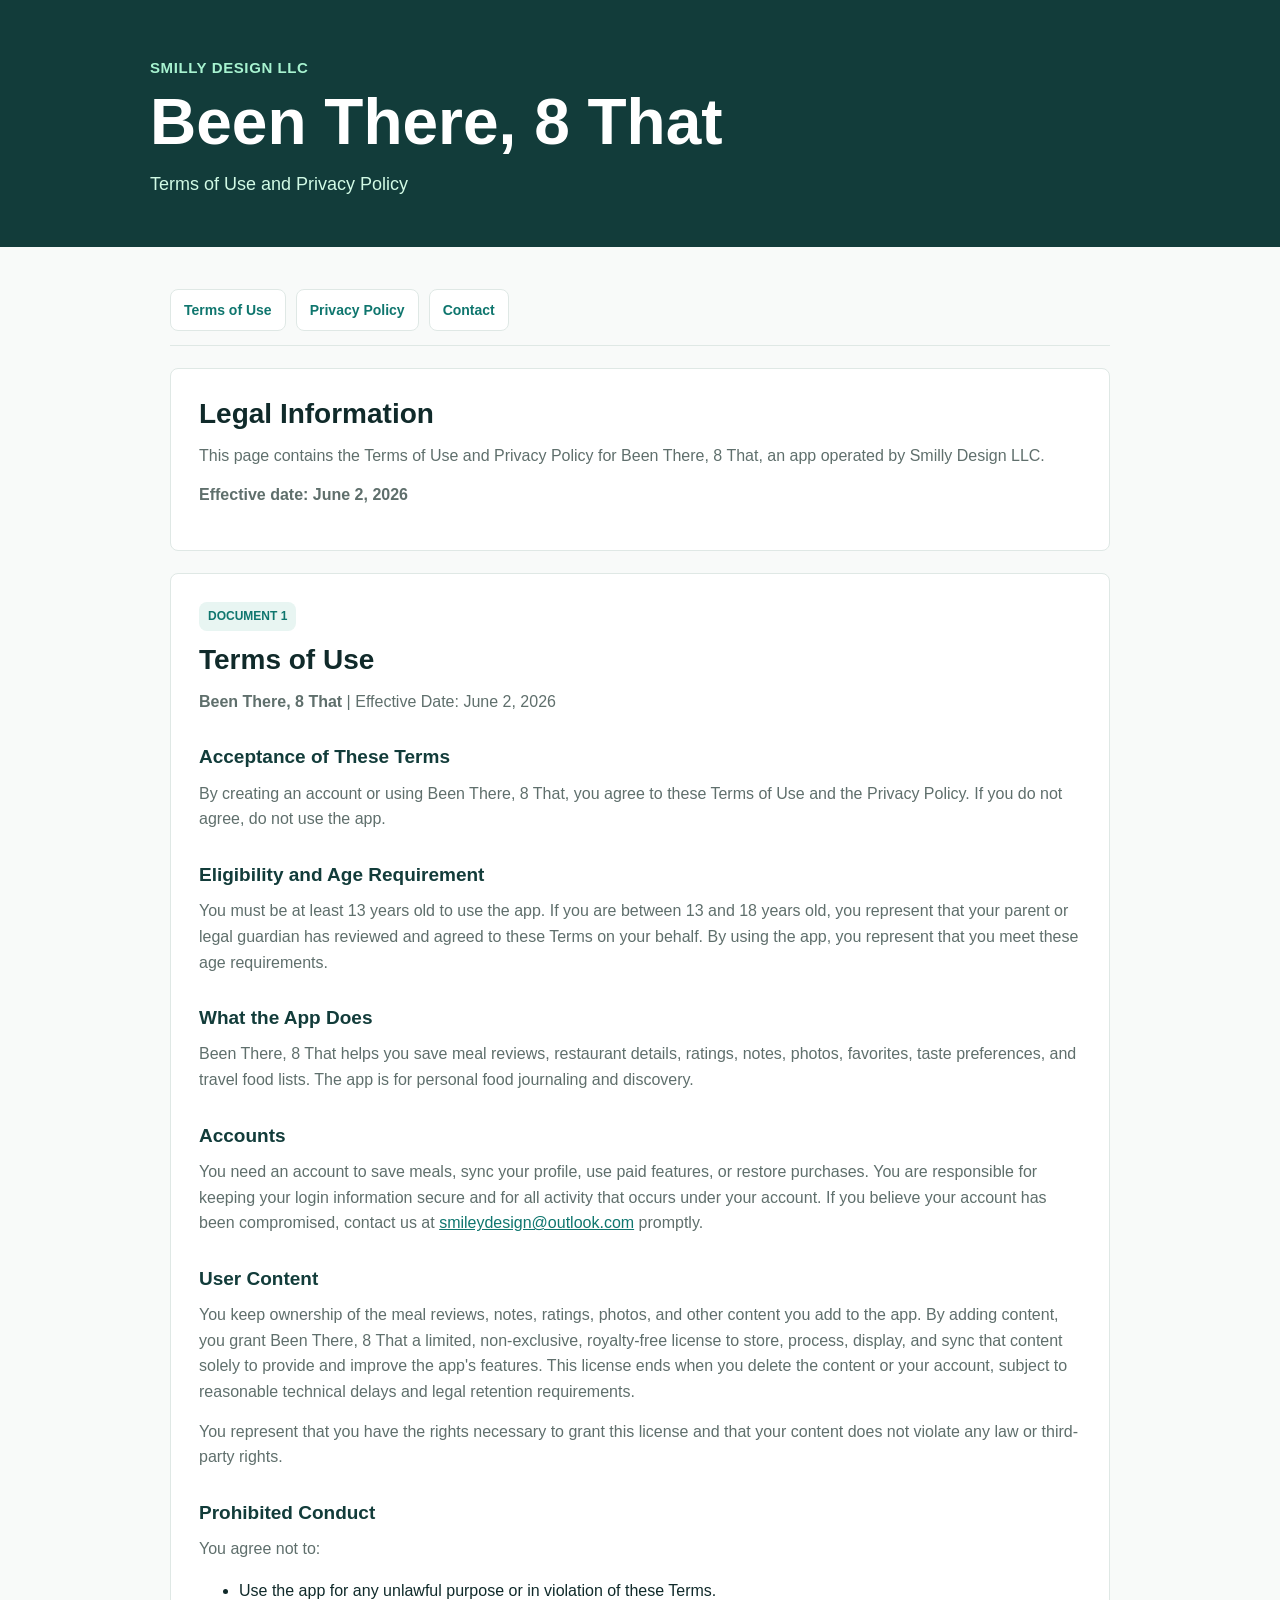
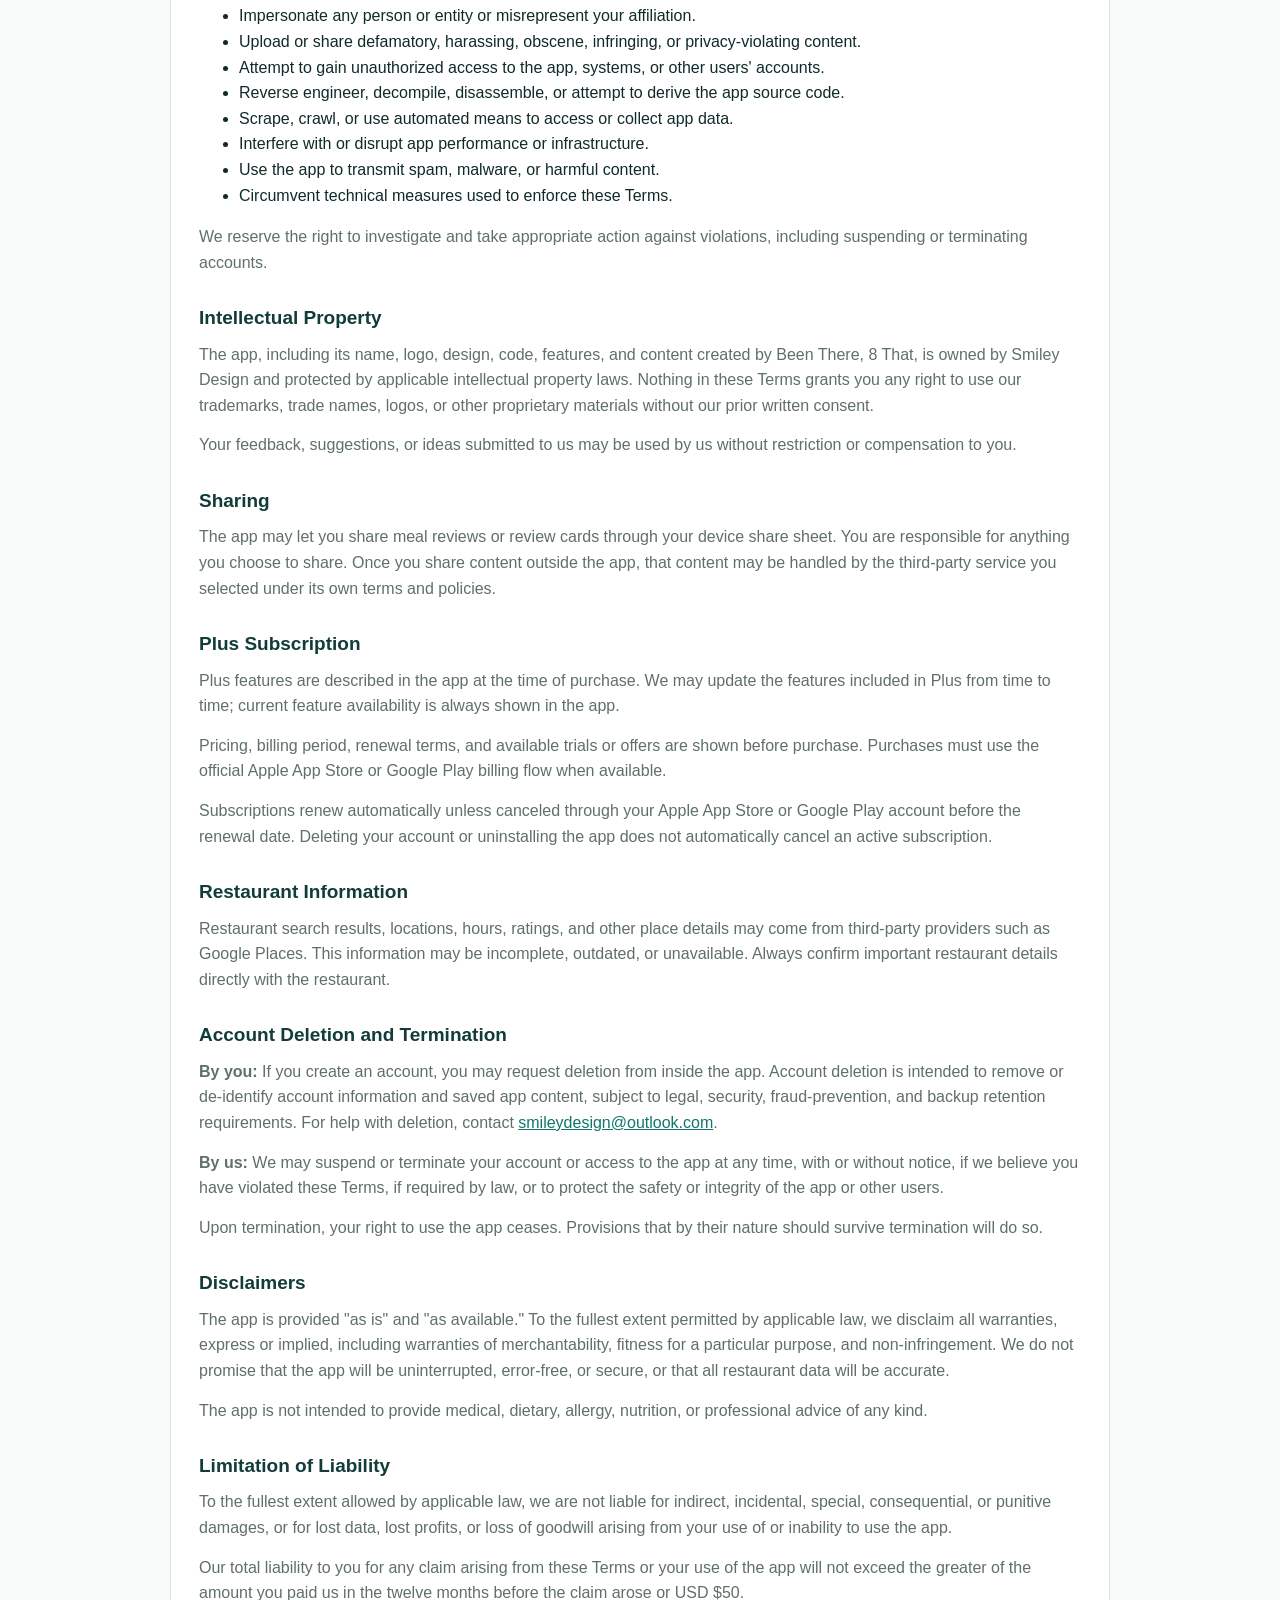
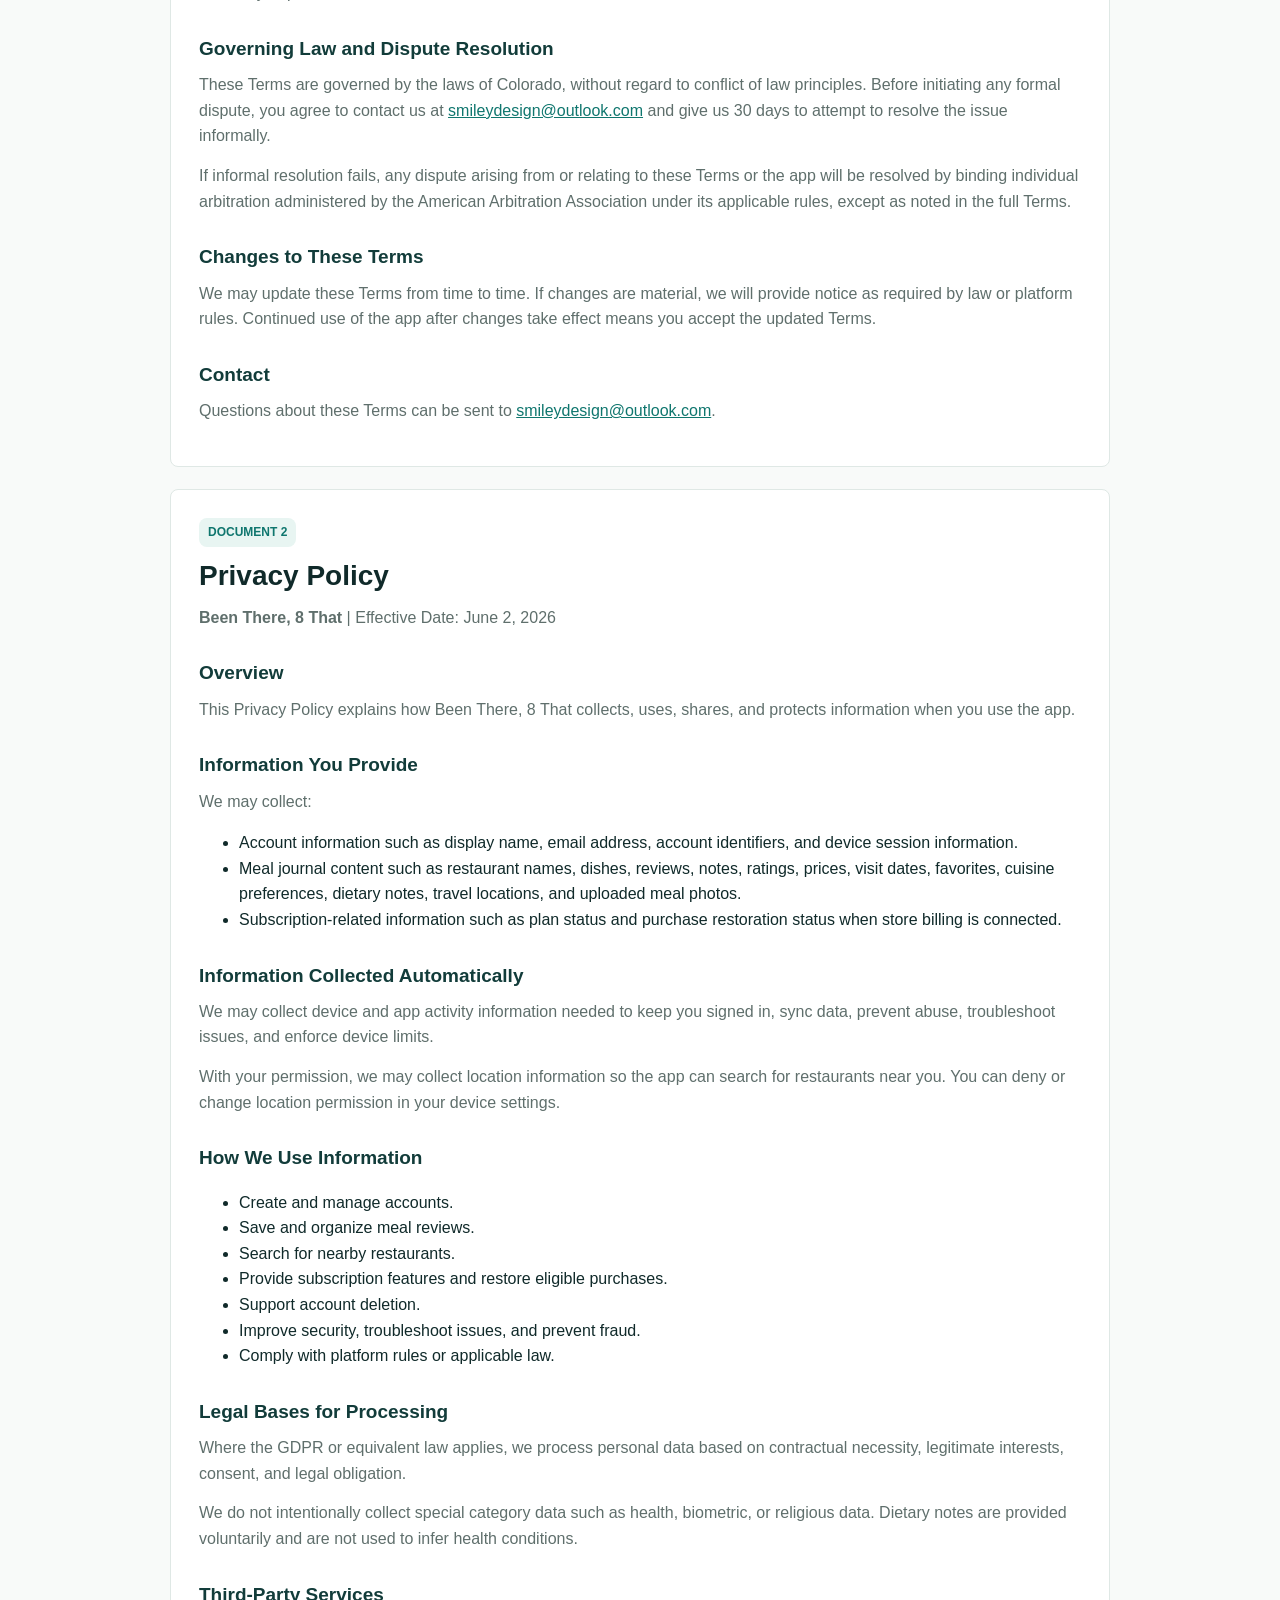
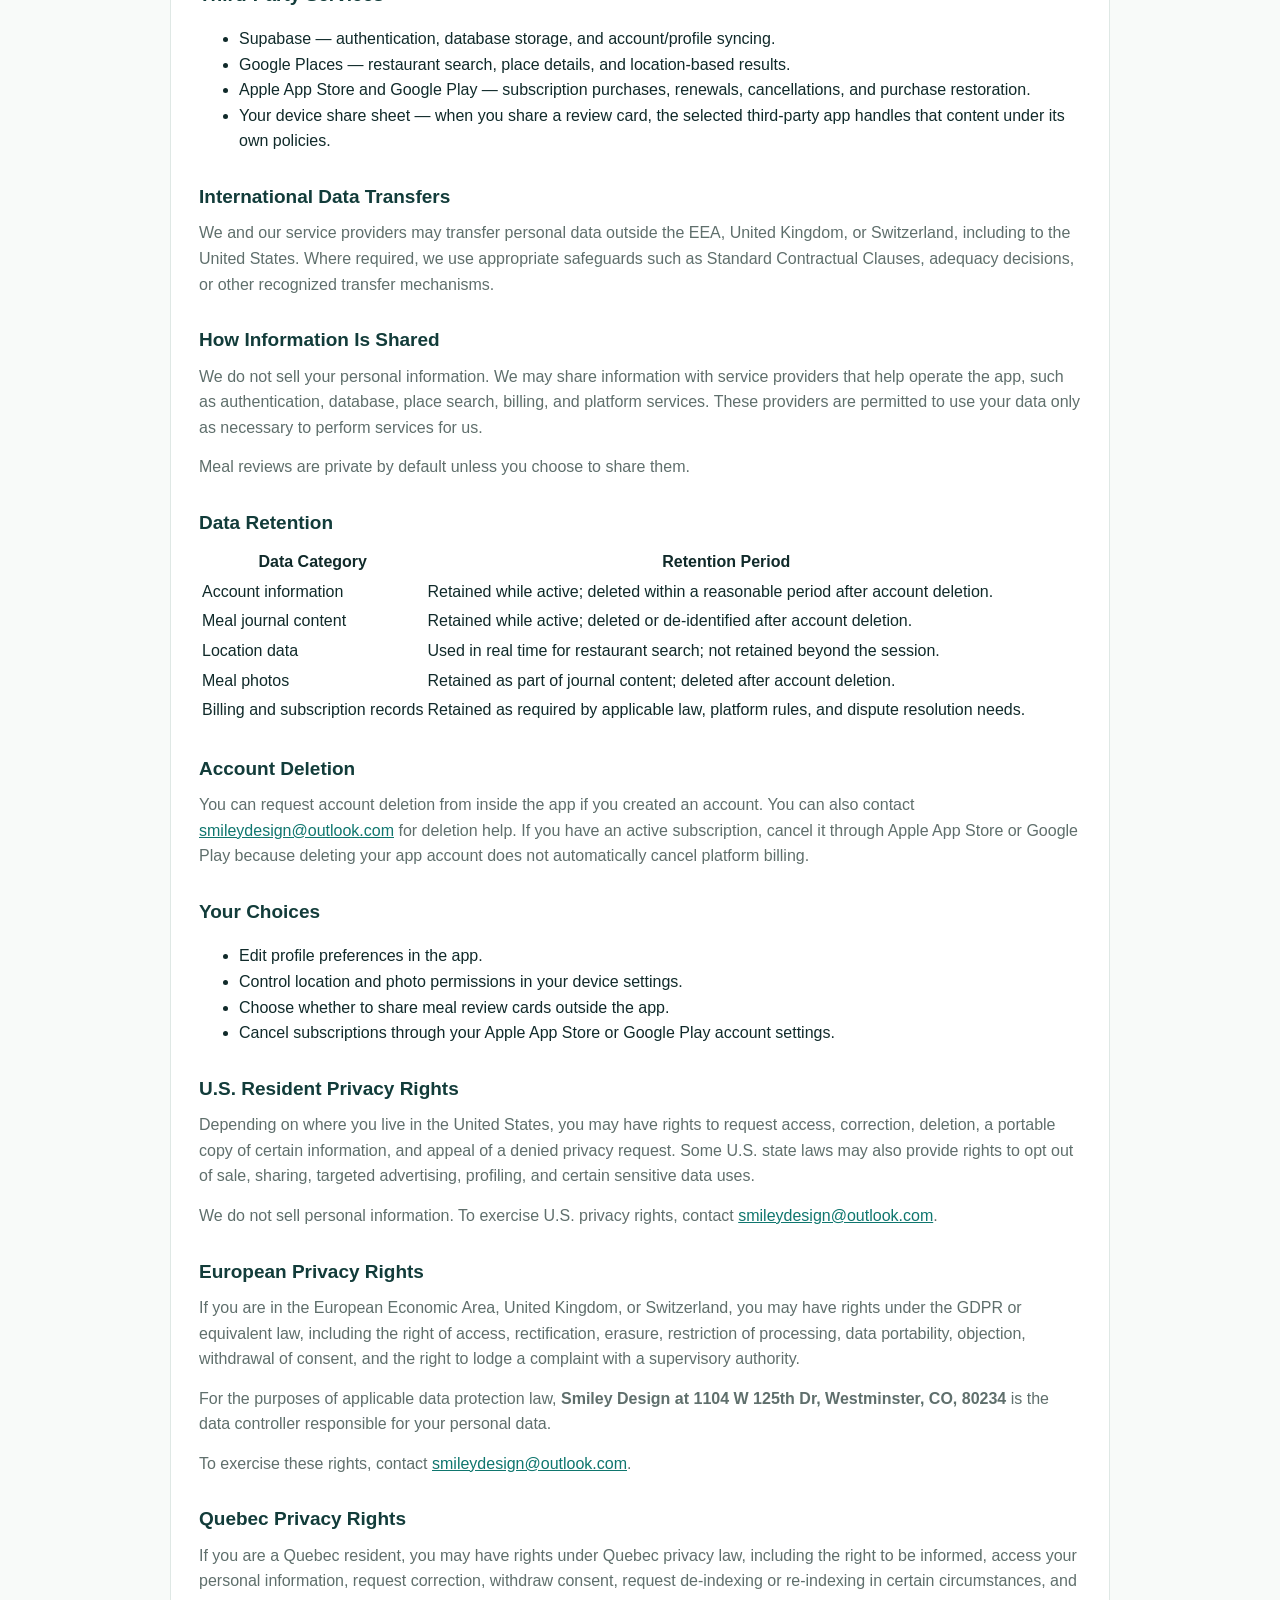
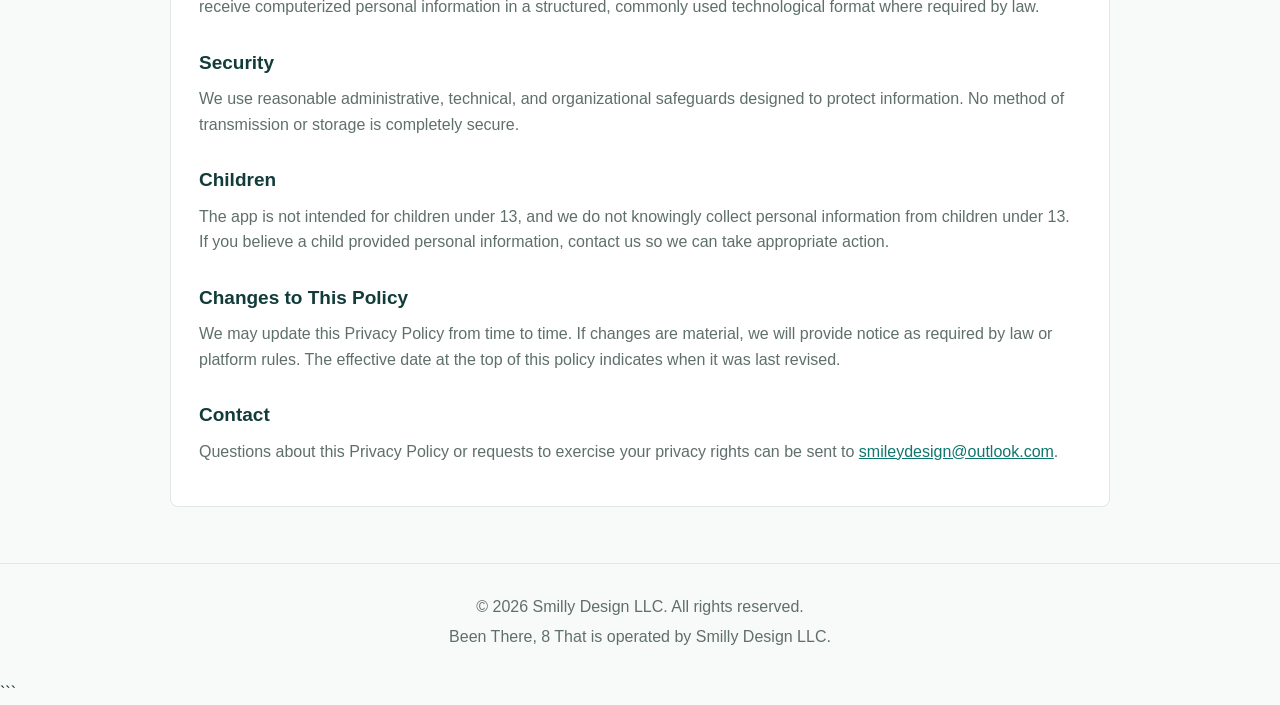
==== commit 75319693: "Update index.html with new structure Removed instructions and updated HTML structure." ====
--- a/index.html
+++ b/index.html
@@ -1,6 +1,3 @@
-Keep the same `styles.css` from the previous version. Replace your `index.html` with this updated one:
-
-```html
 <!DOCTYPE html>
 <html lang="en">
 <head>
